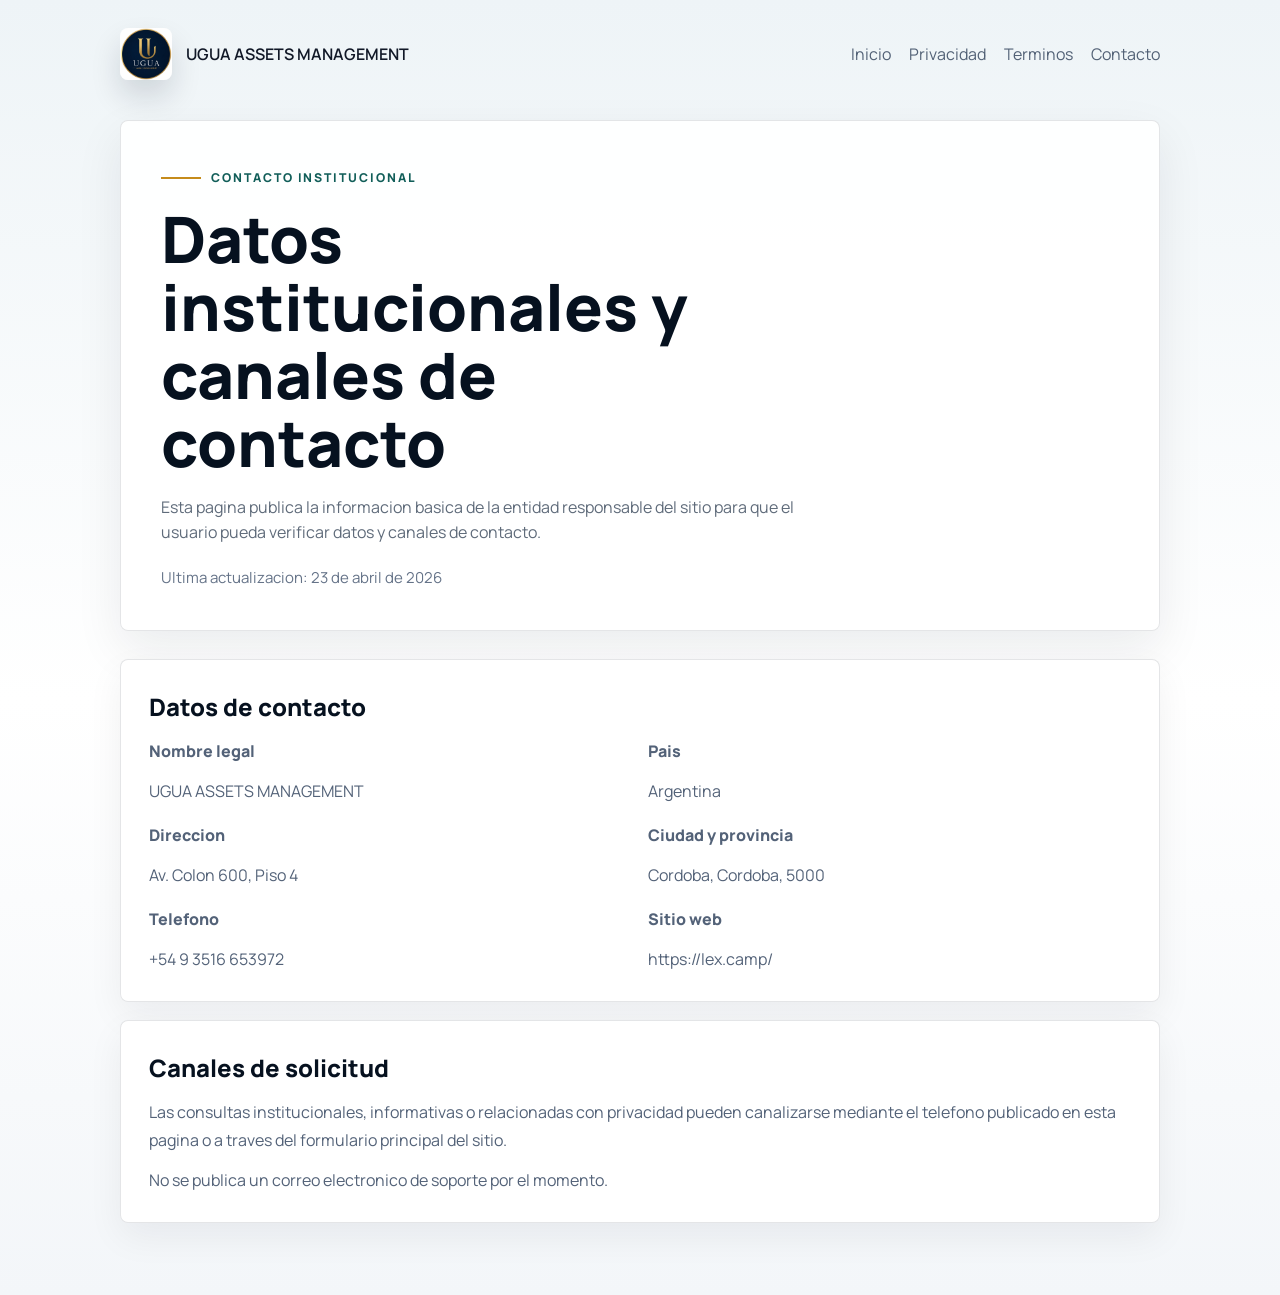
==== contacto.html @ f7cfb7f2 "first commit" ====
<!doctype html>
<html lang="es">
  <head>
    <meta charset="UTF-8" />
    <meta name="viewport" content="width=device-width, initial-scale=1.0" />
    <title>Contacto | UGUA ASSETS MANAGEMENT</title>
    <meta
      name="description"
      content="Informacion de contacto institucional de UGUA ASSETS MANAGEMENT."
    />
    <link rel="icon" href="./assets/ugua-assets-management-logo.jpg" type="image/jpeg" />
    <link rel="stylesheet" href="./document.css" />
  </head>
  <body>
    <div class="doc-shell">
      <header class="doc-topbar">
        <a class="doc-brand" href="./index.html">
          <span class="doc-brand-mark"><img src="./assets/ugua-assets-management-logo.jpg" alt="" /></span>
          <span>UGUA ASSETS MANAGEMENT</span>
        </a>
        <nav class="doc-nav" aria-label="Navegacion legal">
          <a href="./index.html">Inicio</a>
          <a href="./privacy.html">Privacidad</a>
          <a href="./legal.html">Terminos</a>
          <a href="./contacto.html">Contacto</a>
        </nav>
      </header>
      <main class="doc-main">
        <section class="doc-hero">
          <span class="doc-eyebrow">Contacto institucional</span>
          <h1>Datos institucionales y canales de contacto</h1>
          <p>Esta pagina publica la informacion basica de la entidad responsable del sitio para que el usuario pueda verificar datos y canales de contacto.</p>
          <div class="doc-updated">Ultima actualizacion: 23 de abril de 2026</div>
        </section>
        <section class="doc-content">
          <article class="doc-card">
            <h2>Datos de contacto</h2>
            <div class="doc-contact-grid">
              <div>
                <p><strong>Nombre legal</strong></p>
                <p>UGUA ASSETS MANAGEMENT</p>
              </div>
              <div>
                <p><strong>Pais</strong></p>
                <p>Argentina</p>
              </div>
              <div>
                <p><strong>Direccion</strong></p>
                <p>Av. Colon 600, Piso 4</p>
              </div>
              <div>
                <p><strong>Ciudad y provincia</strong></p>
                <p>Cordoba, Cordoba, 5000</p>
              </div>
              <div>
                <p><strong>Telefono</strong></p>
                <p><a href="tel:+5493516653972">+54 9 3516 653972</a></p>
              </div>
              <div>
                <p><strong>Sitio web</strong></p>
                <p><a href="https://lex.camp/" target="_blank" rel="noreferrer">https://lex.camp/</a></p>
              </div>
            </div>
          </article>
          <article class="doc-card">
            <h2>Canales de solicitud</h2>
            <p>Las consultas institucionales, informativas o relacionadas con privacidad pueden canalizarse mediante el telefono publicado en esta pagina o a traves del formulario principal del sitio.</p>
            <p>No se publica un correo electronico de soporte por el momento.</p>
          </article>
        </section>
      </main>
    </div>
  </body>
</html>
---- document.css ----
@font-face {
  font-family: 'Manrope';
  font-style: normal;
  font-weight: 400;
  font-display: swap;
  src: url('./assets/fonts/manrope-400.ttf') format('truetype');
}
@font-face {
  font-family: 'Manrope';
  font-style: normal;
  font-weight: 600;
  font-display: swap;
  src: url('./assets/fonts/manrope-600.ttf') format('truetype');
}
@font-face {
  font-family: 'Manrope';
  font-style: normal;
  font-weight: 800;
  font-display: swap;
  src: url('./assets/fonts/manrope-800.ttf') format('truetype');
}

:root {
  font-family: 'Manrope', system-ui, -apple-system, BlinkMacSystemFont, 'Segoe UI', sans-serif;
  color: #111827;
  background: linear-gradient(180deg, #eef4f7 0%, #ffffff 54%, #f3f6f9 100%);
  line-height: 1.55;
  font-weight: 400;
  color-scheme: light;
  font-synthesis: none;
  text-rendering: optimizeLegibility;
  -webkit-font-smoothing: antialiased;
  -moz-osx-font-smoothing: grayscale;
}

* { box-sizing: border-box; }
body { margin: 0; min-width: 320px; }
a { color: inherit; text-decoration: none; }
.doc-shell { min-height: 100vh; }
.doc-topbar, .doc-main { width: min(1040px, calc(100% - 40px)); margin: 0 auto; }
.doc-topbar { display: flex; justify-content: space-between; align-items: center; gap: 20px; padding: 28px 0 12px; }
.doc-brand { display: flex; align-items: center; gap: 14px; font-weight: 600; }
.doc-brand-mark {
  display: inline-flex; align-items: center; justify-content: center; width: 52px; height: 52px;
  border-radius: 8px; background: transparent; box-shadow: 0 16px 30px rgba(8, 24, 39, 0.14); overflow: hidden;
}
.doc-brand-mark img { width: 100%; height: 100%; object-fit: contain; }
.doc-nav { display: flex; gap: 18px; color: #526176; }
.doc-nav a:hover, .doc-nav a:focus-visible { color: #115e59; }
.doc-main { padding: 28px 0 72px; }
.doc-hero {
  padding: 40px; border: 1px solid rgba(17, 24, 39, 0.11); border-radius: 8px;
  background: rgba(255, 255, 255, 0.92); box-shadow: 0 18px 48px rgba(8, 24, 39, 0.08);
}
.doc-eyebrow {
  display: inline-flex; align-items: center; gap: 10px; text-transform: uppercase; letter-spacing: 0.16em;
  font-size: 0.76rem; font-weight: 800; color: #115e59;
}
.doc-eyebrow::before { content: ''; width: 40px; height: 2px; background: #c58b1b; }
.doc-hero h1, .doc-card h2 { color: #06111f; font-weight: 800; }
.doc-hero h1 { margin: 18px 0 0; font-size: clamp(2.2rem, 5vw, 4rem); line-height: 1.06; max-width: 14ch; }
.doc-hero p { max-width: 65ch; margin: 18px 0 0; color: #5f6b7a; }
.doc-updated { margin-top: 22px; color: #657388; font-size: 0.94rem; }
.doc-content { display: grid; gap: 18px; margin-top: 28px; }
.doc-card {
  padding: 28px; border: 1px solid rgba(17, 24, 39, 0.11); border-radius: 8px;
  background: rgba(255, 255, 255, 0.92); box-shadow: 0 14px 36px rgba(8, 24, 39, 0.06);
}
.doc-card h2 { margin: 0 0 12px; font-size: 1.5rem; }
.doc-card p { margin: 0; color: #536278; line-height: 1.75; }
.doc-card p + p { margin-top: 12px; }
@media (max-width: 720px) {
  .doc-topbar, .doc-nav { flex-direction: column; align-items: flex-start; }
  .doc-hero, .doc-card { padding: 22px; }
}

.doc-list {
  margin: 0;
  padding-left: 20px;
  color: #536278;
}
.doc-list li + li {
  margin-top: 10px;
}
.doc-highlight {
  padding: 18px 20px;
  border-radius: 20px;
  border: 1px solid rgba(15, 39, 71, 0.08);
  background: rgba(15, 39, 71, 0.04);
  color: #4f6076;
}
.doc-contact-grid {
  display: grid;
  gap: 16px;
  grid-template-columns: repeat(2, minmax(0, 1fr));
}
@media (max-width: 720px) {
  .doc-contact-grid {
    grid-template-columns: 1fr;
  }
}
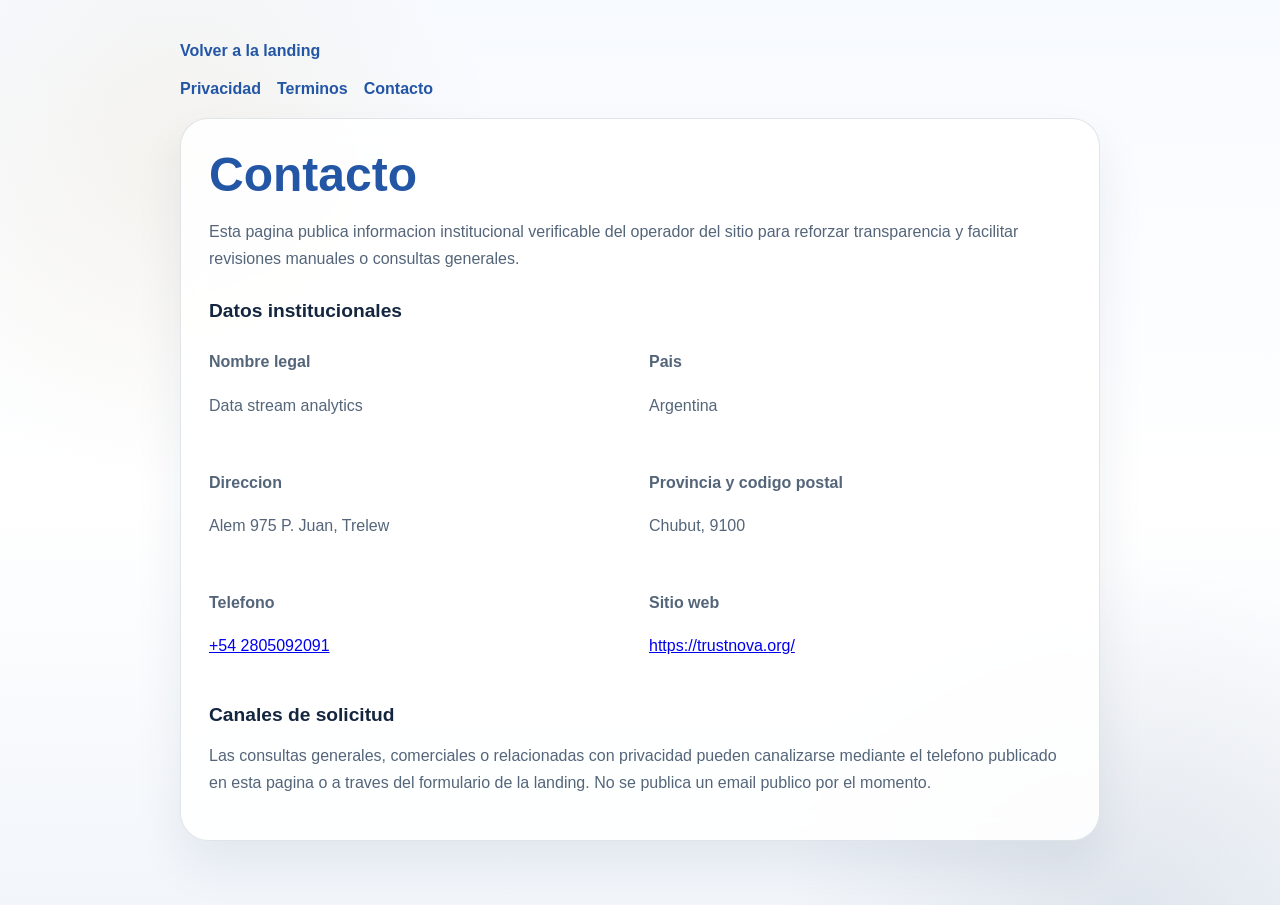
==== commit c133ca4c: "first commit" ====
--- a/contacto.html
+++ b/contacto.html
@@ -3,72 +3,138 @@
   <head>
     <meta charset="UTF-8" />
     <meta name="viewport" content="width=device-width, initial-scale=1.0" />
-    <title>Contacto | UGUA ASSETS MANAGEMENT</title>
-    <meta
-      name="description"
-      content="Informacion de contacto institucional de UGUA ASSETS MANAGEMENT."
-    />
-    <link rel="icon" href="./assets/ugua-assets-management-logo.jpg" type="image/jpeg" />
-    <link rel="stylesheet" href="./document.css" />
+    <title>Contacto | Data Stream Analytics</title>
+    <style>
+      :root {
+        color-scheme: light;
+        --bg: #f6f9fd;
+        --panel: rgba(255, 255, 255, 0.88);
+        --text: #14263f;
+        --muted: #54657a;
+        --accent: #2456a6;
+        --line: rgba(15, 39, 71, 0.12);
+      }
+
+      * {
+        box-sizing: border-box;
+      }
+
+      body {
+        margin: 0;
+        font-family: Arial, Helvetica, sans-serif;
+        background:
+          radial-gradient(circle at 14% 18%, rgba(179, 135, 40, 0.08), transparent 24%),
+          radial-gradient(circle at 88% 100%, rgba(15, 39, 71, 0.08), transparent 24%),
+          linear-gradient(180deg, #f7faff 0%, #ffffff 55%, #f2f6fb 100%);
+        color: var(--text);
+      }
+
+      .legal-shell {
+        width: min(920px, calc(100% - 32px));
+        margin: 0 auto;
+        padding: 42px 0 64px;
+      }
+
+      .legal-back,
+      .legal-nav a {
+        color: var(--accent);
+        text-decoration: none;
+        font-weight: 700;
+      }
+
+      .legal-back {
+        display: inline-flex;
+        margin-bottom: 20px;
+      }
+
+      .legal-nav {
+        display: flex;
+        flex-wrap: wrap;
+        gap: 16px;
+        margin-bottom: 20px;
+      }
+
+      .legal-card {
+        padding: 28px;
+        background: var(--panel);
+        border: 1px solid var(--line);
+        border-radius: 28px;
+        box-shadow: 0 24px 48px rgba(15, 39, 71, 0.08);
+        backdrop-filter: blur(12px);
+      }
+
+      .contact-grid {
+        display: grid;
+        gap: 18px;
+        grid-template-columns: repeat(2, minmax(0, 1fr));
+      }
+
+      h1 {
+        margin: 0 0 8px;
+        color: var(--accent);
+        font-size: clamp(2rem, 5vw, 3rem);
+      }
+
+      p {
+        color: var(--muted);
+        line-height: 1.7;
+      }
+
+      h2 {
+        margin: 28px 0 10px;
+        font-size: 1.2rem;
+        color: var(--text);
+      }
+
+      @media (max-width: 720px) {
+        .contact-grid {
+          grid-template-columns: 1fr;
+        }
+      }
+    </style>
   </head>
   <body>
-    <div class="doc-shell">
-      <header class="doc-topbar">
-        <a class="doc-brand" href="./index.html">
-          <span class="doc-brand-mark"><img src="./assets/ugua-assets-management-logo.jpg" alt="" /></span>
-          <span>UGUA ASSETS MANAGEMENT</span>
-        </a>
-        <nav class="doc-nav" aria-label="Navegacion legal">
-          <a href="./index.html">Inicio</a>
-          <a href="./privacy.html">Privacidad</a>
-          <a href="./legal.html">Terminos</a>
-          <a href="./contacto.html">Contacto</a>
-        </nav>
-      </header>
-      <main class="doc-main">
-        <section class="doc-hero">
-          <span class="doc-eyebrow">Contacto institucional</span>
-          <h1>Datos institucionales y canales de contacto</h1>
-          <p>Esta pagina publica la informacion basica de la entidad responsable del sitio para que el usuario pueda verificar datos y canales de contacto.</p>
-          <div class="doc-updated">Ultima actualizacion: 23 de abril de 2026</div>
-        </section>
-        <section class="doc-content">
-          <article class="doc-card">
-            <h2>Datos de contacto</h2>
-            <div class="doc-contact-grid">
-              <div>
-                <p><strong>Nombre legal</strong></p>
-                <p>UGUA ASSETS MANAGEMENT</p>
-              </div>
-              <div>
-                <p><strong>Pais</strong></p>
-                <p>Argentina</p>
-              </div>
-              <div>
-                <p><strong>Direccion</strong></p>
-                <p>Av. Colon 600, Piso 4</p>
-              </div>
-              <div>
-                <p><strong>Ciudad y provincia</strong></p>
-                <p>Cordoba, Cordoba, 5000</p>
-              </div>
-              <div>
-                <p><strong>Telefono</strong></p>
-                <p><a href="tel:+5493516653972">+54 9 3516 653972</a></p>
-              </div>
-              <div>
-                <p><strong>Sitio web</strong></p>
-                <p><a href="https://lex.camp/" target="_blank" rel="noreferrer">https://lex.camp/</a></p>
-              </div>
-            </div>
-          </article>
-          <article class="doc-card">
-            <h2>Canales de solicitud</h2>
-            <p>Las consultas institucionales, informativas o relacionadas con privacidad pueden canalizarse mediante el telefono publicado en esta pagina o a traves del formulario principal del sitio.</p>
-            <p>No se publica un correo electronico de soporte por el momento.</p>
-          </article>
-        </section>
-      </main>
-    </div>
+    <main class="legal-shell">
+      <a class="legal-back" href="./index.html">Volver a la landing</a>
+      <nav class="legal-nav" aria-label="Navegacion legal secundaria">
+        <a href="./privacy.html">Privacidad</a>
+        <a href="./legal.html">Terminos</a>
+        <a href="./contacto.html">Contacto</a>
+      </nav>
+
+      <article class="legal-card">
+        <h1>Contacto</h1>
+        <p>Esta pagina publica informacion institucional verificable del operador del sitio para reforzar transparencia y facilitar revisiones manuales o consultas generales.</p>
+        <h2>Datos institucionales</h2>
+        <div class="contact-grid">
+          <div>
+            <p><strong>Nombre legal</strong></p>
+            <p>Data stream analytics</p>
+          </div>
+          <div>
+            <p><strong>Pais</strong></p>
+            <p>Argentina</p>
+          </div>
+          <div>
+            <p><strong>Direccion</strong></p>
+            <p>Alem 975 P. Juan, Trelew</p>
+          </div>
+          <div>
+            <p><strong>Provincia y codigo postal</strong></p>
+            <p>Chubut, 9100</p>
+          </div>
+          <div>
+            <p><strong>Telefono</strong></p>
+            <p><a href="tel:+542805092091">+54 2805092091</a></p>
+          </div>
+          <div>
+            <p><strong>Sitio web</strong></p>
+            <p><a href="https://trustnova.org/" target="_blank" rel="noreferrer">https://trustnova.org/</a></p>
+          </div>
+        </div>
+        <h2>Canales de solicitud</h2>
+        <p>Las consultas generales, comerciales o relacionadas con privacidad pueden canalizarse mediante el telefono publicado en esta pagina o a traves del formulario de la landing. No se publica un email publico por el momento.</p>
+      </article>
+    </main>
   </body>
 </html>
